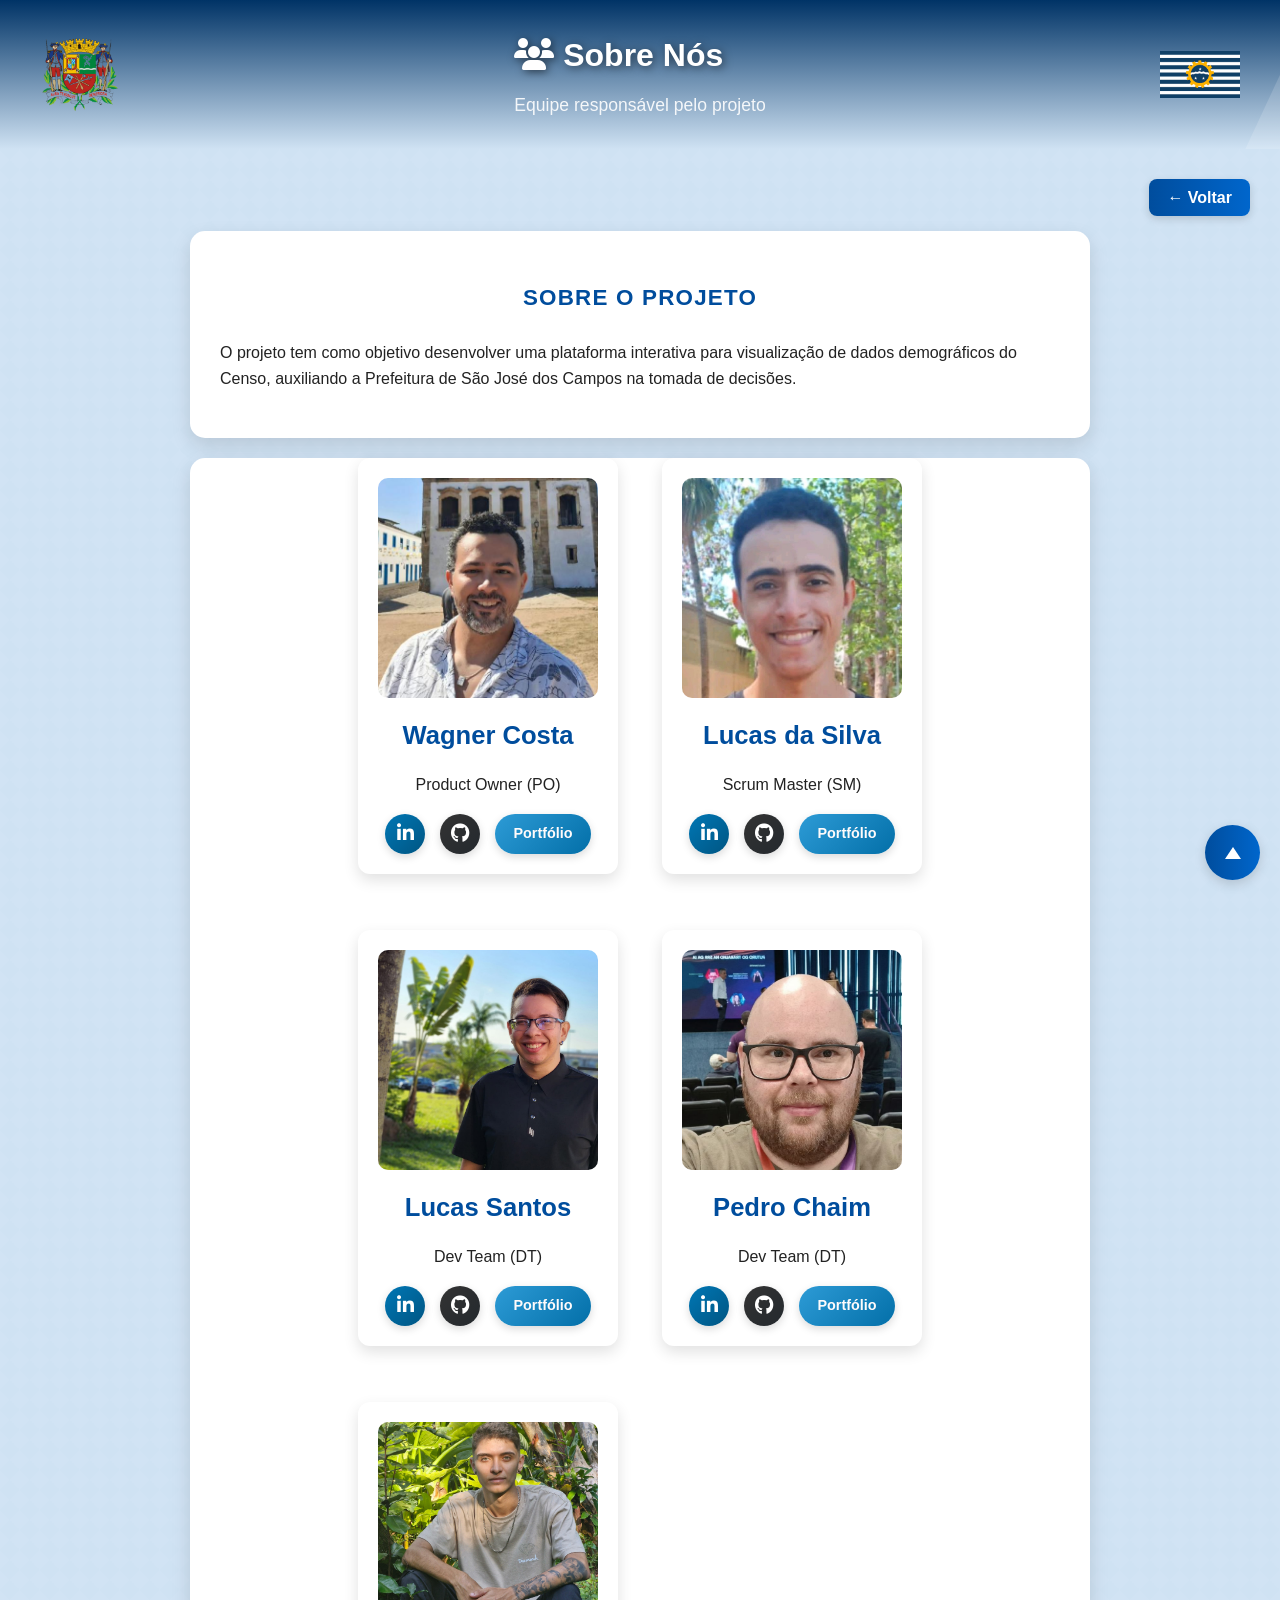
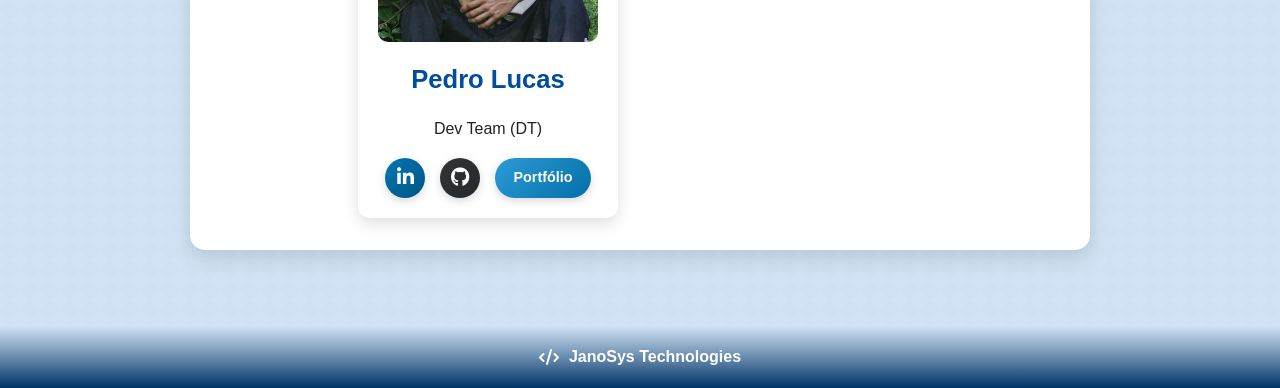
==== sobre.html @ 87650815 "Restruturação para Vercel." ====
<!DOCTYPE html>
<html lang="pt-BR">
<head>
  <meta charset="UTF-8" />
  <meta name="viewport" content="width=device-width, initial-scale=1.0" />

  <title>Sobre Nós — Relatório Demográfico PMSJC</title>

  <meta
    name="description"
    content="Conheça a equipe responsável pelo projeto de visualização de dados demográficos da Prefeitura de São José dos Campos."
  />

  <link rel="stylesheet" href="static/css/style.css" />
  <link rel="stylesheet" href="https://cdn.jsdelivr.net/npm/@fortawesome/fontawesome-free@6.5.0/css/all.min.css" />
  <link rel="stylesheet" href="https://cdnjs.cloudflare.com/ajax/libs/font-awesome/6.4.0/css/all.min.css">
</head>

<body>
<div class="page-wrapper">
  <!-- HEADER -->
  <header class="header-pmsjc">
    <img src="static/images/brasao.png" width="80" />
    <div class="header-text">
      <h1><i class="fas fa-users pulse"></i> Sobre Nós</h1>
      <p>Equipe responsável pelo projeto</p>
    </div>
    <img src="static/images/bandeira.jpg" width="80" id="bandeira" />
  </header>

  <!-- MAIN -->
  <main class="container">
  
    <p class="voltar-container">
      <a href="index.html" class="btn-sobre">
        ← Voltar
      </a>
    </p>

    <section>
      <h2 class="text-pmsjc">Sobre o Projeto</h2>
      <p>
        O projeto tem como objetivo desenvolver uma plataforma interativa
        para visualização de dados demográficos do Censo, auxiliando
        a Prefeitura de São José dos Campos na tomada de decisões.
      </p>
    </section>

    <section class="stats-cards">

      <!-- CARD -->
      <div class="stats-cards">
        <div class="card-stat">
          <img src="static/images/wagner.jpeg" alt="Wagner Costa" style="width:100%; border-radius:10px; margin-bottom:10px;">
          <div class="card-content">
            <h4>Wagner Costa</h4>
            <p>Product Owner (PO)</p>
          </div>
          <!-- Botões sociais -->
          <div class="card-social-links">
            <a href="https://www.linkedin.com/in/wagner-costa-391b0726/" target="_blank" class="btn-social btn-linkedin" title="LinkedIn">
              <i class="fab fa-linkedin-in"></i>
            </a>
            <a href="https://github.com/Costa-Wagner" target="_blank" class="btn-social btn-github" title="GitHub">
              <i class="fab fa-github"></i>
            </a>
            <a href="https://portfolio-wagner-nu.vercel.app/" target="_blank" class="btn-social btn-portfolio" title="Portfólio">
              Portfólio
            </a>
          </div>
        </div>
      </div>     
      
      <div class="stats-cards">
        <div class="card-stat">
          <img src="static/images/lucas.jpeg" alt="Lucas da Silva Alves" style="width:100%; border-radius:10px; margin-bottom:10px;">
          <div class="card-content">
            <h4>Lucas da Silva</h4>
            <p>Scrum Master (SM)</p>
          </div>
          <!-- Botões sociais -->
          <div class="card-social-links">
            <a href="https://www.linkedin.com/in/lucas-da-silva-alves-18852b2b3/" target="_blank" class="btn-social btn-linkedin" title="LinkedIn">
              <i class="fab fa-linkedin-in"></i>
            </a>
            <a href="https://github.com/LuccasLukaDev" target="_blank" class="btn-social btn-github" title="GitHub">
              <i class="fab fa-github"></i>
            </a>
            <a href="https://portfolio-three-iota-46.vercel.app/" target="_blank" class="btn-social btn-portfolio" title="Portfólio">
              Portfólio
            </a>
          </div>
        </div>
      </div> 

      <div class="stats-cards">
        <div class="card-stat">
          <img src="static/images/pereira.jpeg" alt="Lucas Santos" style="width:100%; border-radius:10px; margin-bottom:10px;">
          <div class="card-content">
            <h4>Lucas Santos</h4>
            <p>Dev Team (DT)</p>
          </div>
          <!-- Botões sociais -->
          <div class="card-social-links">
            <a href="https://www.linkedin.com/in/lucas-santostec/" target="_blank" class="btn-social btn-linkedin" title="LinkedIn">
              <i class="fab fa-linkedin-in"></i>
            </a>
            <a href="https://github.com/tirolasca" target="_blank" class="btn-social btn-github" title="GitHub">
              <i class="fab fa-github"></i>
            </a>
            <a href="https://lucastec.vercel.app/" target="_blank" class="btn-social btn-portfolio" title="Portfólio">
              Portfólio
            </a>
          </div>
        </div>
      </div>

      <div class="stats-cards">
        <div class="card-stat">
          <img src="static/images/chaim.jpeg" alt="Pedro Chaim" style="width:100%; border-radius:10px; margin-bottom:10px;">
          <div class="card-content">
            <h4>Pedro Chaim</h4>
            <p>Dev Team (DT)</p>
          </div>
          <!-- Botões sociais -->
          <div class="card-social-links">
            <a href="https://www.linkedin.com/in/pedrochaim/" target="_blank" class="btn-social btn-linkedin" title="LinkedIn">
              <i class="fab fa-linkedin-in"></i>
            </a>
            <a href="https://github.com/Spockchaim" target="_blank" class="btn-social btn-github" title="GitHub">
              <i class="fab fa-github"></i>
            </a>
            <a href="https://portfolio-lovat-beta-35.vercel.app/" target="_blank" class="btn-social btn-portfolio" title="Portfólio">
              Portfólio
            </a>
          </div>
        </div>
      </div>

      <div class="stats-cards">
        <div class="card-stat">
          <img src="static/images/pedro_lucas.jpeg" alt="Pedro Lucas" style="width:100%; border-radius:10px; margin-bottom:10px;">
          <div class="card-content">
            <h4>Pedro Lucas</h4>
            <p>Dev Team (DT)</p>
          </div>
          <!-- Botões sociais -->
          <div class="card-social-links">
            <a href="https://www.linkedin.com/in/pedro-lucas-76870237b/" target="_blank" class="btn-social btn-linkedin" title="LinkedIn">
              <i class="fab fa-linkedin-in"></i>
            </a>
            <a href="https://github.com/pedrodevroot" target="_blank" class="btn-social btn-github" title="GitHub">
              <i class="fab fa-github"></i>
            </a>
            <a href="https://meu-portifolio-astro.vercel.app/" target="_blank" class="btn-social btn-portfolio" title="Portfólio">
              Portfólio
            </a>
          </div>
        </div>
      </div>

    </section>

  </main>

  <!-- BOTÃO TOPO -->
  <button class="btn-voltar-topo" onclick="window.scrollTo({top:0,behavior:'smooth'})"></button>

  <!-- FOOTER -->
  <footer class="footer-pmsjc">
    <i class="fas fa-code"></i>
    <a href="https://github.com/janosystime" target="_blank" class="footer-link">
      JanoSys Technologies
    </a>
  </footer>

</div>
</body>
</html>
---- static/css/style.css ----
* {
  max-width: 100%;
  box-sizing: border-box;
}

html {
  scroll-behavior: smooth;
}

body {
  margin: 0;
  width: 100%;
  overflow-x: hidden;
  font-family: "Segoe UI", Tahoma, Geneva, Verdana, sans-serif;
  background: #cfe2f3;
  color: #222;
  line-height: 1.6;
  display: flex;
  flex-direction: column;
  min-height: 100vh;
  background-image: linear-gradient(
      135deg,
      rgba(255, 255, 255, 0.05) 25%,
      transparent 25%
    ),
    linear-gradient(225deg, rgba(255, 255, 255, 0.05) 25%, transparent 25%),
    linear-gradient(45deg, rgba(255, 255, 255, 0.05) 25%, transparent 25%),
    linear-gradient(315deg, rgba(255, 255, 255, 0.05) 25%, transparent 25%);
  background-size: 20px 20px;
  transition: background-color 0.4s ease, color 0.4s ease;
}

.page-wrapper {
  display: flex;
  flex-direction: column;
  min-height: 100vh;
  width: 100%;
}

main {
  flex: 1;
  padding: 20px 0;
  animation: fadeIn 0.6s ease-in-out;
}

/* HEADER */

.container-div-helper-img {
  float: right;
  justify-content: end;
  position: relative;
  z-index: 9999;
}

.help-img {
  width: 1.5em;
  position: relative;
  z-index: 9999;
  cursor: pointer;
  transition: transform 0.2s ease, filter 0.2s ease;
}

.help-img:hover {
  transform: scale(1.2);
  filter: brightness(1.2);
}

.header-pmsjc {
  background: linear-gradient(180deg, #003366 0%, #cfe2f3 100%);
  color: #fff;
  padding: 30px 40px;
  display: flex;
  justify-content: space-between;
  align-items: center;
  position: relative;
  overflow: hidden;
  animation: fadeIn 1s ease forwards;
}

.header-pmsjc::after {
  content: "";
  position: absolute;
  top: 0;
  left: -50%;
  width: 50%;
  height: 100%;
  background: rgba(255, 255, 255, 0.15);
  transform: skewX(-25deg);
  animation: shine 2s forwards;
  pointer-events: none;
}

.header-pmsjc .header-text {
  display: flex;
  flex-direction: column;
  justify-content: center;
  gap: 10px;
}

.header-pmsjc h1 {
  font-size: 2rem;
  font-weight: 900;
  margin: 0;
  color: #fff;
  text-shadow: 2px 2px 8px rgba(0, 0, 0, 0.55);
}

.header-pmsjc p {
  font-size: 1.1rem;
  opacity: 0.9;
  margin: 0;
}

/* SECTIONS */
main section {
  background-color: #fff;
  padding: 30px;
  margin: 20px auto;
  border-radius: 15px;
  max-width: 900px;
  box-shadow: 0 8px 20px rgba(0, 0, 0, 0.12);
  transition: all 0.3s ease;
}

main section:hover {
  transform: translateY(-5px);
  box-shadow: 0 12px 28px rgba(0, 0, 0, 0.18);
}

/* TEXTOS */
.text-pmsjc {
  color: #004d9d;
  font-weight: 800;
  font-size: 1.4rem;
  margin-bottom: 25px;
  text-transform: uppercase;
  letter-spacing: 1.2px;
  text-align: center;
}

/* PROGRESS BARS */
.progress {
  height: 28px;
  border-radius: 14px;
  margin-bottom: 16px;
  background: #ddd;
  box-shadow: inset 0 2px 6px rgba(0, 0, 0, 0.15);
  overflow: hidden;
  cursor: pointer;
}

.progress-bar {
  font-size: 0.95rem;
  font-weight: 700;
  display: flex;
  justify-content: center;
  align-items: center;
  transition: width 0.6s ease, color 0.3s ease;
  box-shadow: 0 2px 6px rgba(0, 0, 0, 0.1);
  white-space: nowrap;
  border-radius: 14px;
  color: #fff;
  background: linear-gradient(90deg, #002766, #004d9d, #b9dbff);
  background-size: 200% 100%;
  animation: gradientBar 3s linear infinite;
}

.progress-bar.short {
  color: #fff;
}

@keyframes gradientBar {
  0% {
    background-position: 0% 0%;
  }
  100% {
    background-position: 200% 0%;
  }
}

.progress.highlight .progress-bar {
  box-shadow: 0 0 10px 3px #000000;
}

.progress:hover {
  transform: scale(1.02);
  transition: transform 0.3s;
}

/* === CARDS RESPONSIVOS === */
.stats-cards {
  display: grid;
  grid-template-columns: repeat(auto-fit, minmax(260px, 280px));
  gap: 24px;
  justify-content: center;
  margin-bottom: 2rem;
  padding: 0 1rem;
}

.card-stat {
  flex: 1 1 260px;
  max-width: 320px;
  min-width: 220px;
  background-color: #fff;
  text-align: center;
  color: #222;
  padding: 20px;
  border-radius: 12px;
  box-shadow: 0 6px 15px rgba(0, 0, 0, 0.12);
  transition: all 0.4s ease;
  opacity: 0;
  transform: translateY(20px);
  animation: fadeUp 0.6s ease forwards;
}

.card-stat:nth-child(1) {
  animation-delay: 0s;
}
.card-stat:nth-child(2) {
  animation-delay: 0.1s;
}
.card-stat:nth-child(3) {
  animation-delay: 0.2s;
}

.card-stat:hover {
  transform: translateY(-5px) scale(1.05);
  box-shadow: 0 10px 22px rgba(0, 0, 0, 0.18);
}

.card-stat h4 {
  font-size: 1.6rem;
  color: #004d9d;
  margin: 0 0 5px 0;
}

@media (max-width: 992px) {
  .card-stat {
    flex: 1 1 45%;
  }
}

@media (max-width: 600px) {
  .stats-cards {
    flex-direction: column;
    align-items: center;
  }

  .card-stat {
    flex: 1 1 100%;
    width: 90%;
    max-width: 380px;
    min-width: unset;
    margin: 0 auto;
  }
}

/* Botões sociais dentro dos cards */
.card-social-links {
  display: flex;
  justify-content: center;
  gap: 15px;
  margin-top: 15px;
}

.btn-social {
  display: inline-flex;
  align-items: center;
  justify-content: center;
  width: 40px;
  height: 40px;
  border-radius: 50%;
  color: #fff;
  text-decoration: none;
  font-size: 1.2rem;
  transition: all 0.3s ease;
  box-shadow: 0 3px 8px rgba(0, 0, 0, 0.15);
}

.btn-social:hover {
  transform: translateY(-3px) scale(1.1);
  box-shadow: 0 6px 14px rgba(0, 0, 0, 0.25);
}

.btn-linkedin {
  background: linear-gradient(135deg, #0077b5, #005582);
}

.btn-linkedin:hover {
  background: linear-gradient(135deg, #005582, #003d5c);
}

.btn-github {
  background: linear-gradient(135deg, #333, #24292e);
}

.btn-github:hover {
  background: linear-gradient(135deg, #24292e, #1a1d21);
}

/* Botão portfólio retangular */
.btn-portfolio {
  width: auto;
  height: auto;
  padding: 8px 18px;
  border-radius: 20px;
  font-size: 0.9rem;
  font-weight: 600;
  background: linear-gradient(135deg,  #2d9bd6, #036fa8);
  gap: 6px;
  color: #fffbfb;
}

/* === FIM DOS CARDS === */

.graphic-container {
  position: relative;
  border-radius: 20px;
  padding: 20px;
  max-width: 88%;
  margin: 0 auto 2rem auto;
  overflow: hidden;
  box-shadow: 0 10px 25px rgba(0, 0, 0, 0.1);
  border: 1px solid rgba(0, 77, 157, 0.2);
  background: linear-gradient(135deg, #e3f2fb 0%, #ffffff 100%);
  transition: transform 0.3s ease, box-shadow 0.3s ease, background 0.5s ease;
}

.graphic-container::before {
  content: "";
  position: absolute;
  top: -50%;
  left: -50%;
  width: 200%;
  height: 200%;
  background-size: 400% 400%;
  animation: gradientShift 12s ease infinite;
  opacity: 0.08;
  pointer-events: none;
  border-radius: 25px;
  transition: opacity 0.3s ease, background 0.5s ease;
}

.graphic-container::after {
  content: "";
  position: absolute;
  top: 0;
  left: -50%;
  width: 50%;
  height: 100%;
  background: rgba(255, 255, 255, 0.12);
  transform: skewX(-25deg);
  transition: left 0.5s;
}

.graphic-container:hover::after {
  left: 150%;
}

.graphic-container:hover::before {
  opacity: 0.15;
}

#grafico-iframe {
  border-radius: 15px;
  overflow: hidden;
  background: transparent;
}

@keyframes gradientShift {
  0% {
    background-position: 0% 50%;
  }
  50% {
    background-position: 100% 50%;
  }
  100% {
    background-position: 0% 50%;
  }
}

/* TOOLTIP */
.tooltip-custom {
  position: fixed;
  background: linear-gradient(135deg, #004d9d, #b9dbff);
  color: #fff;
  padding: 6px 12px;
  border-radius: 6px;
  font-size: 0.85rem;
  font-weight: 600;
  pointer-events: none;
  box-shadow: 0 4px 12px rgba(0, 0, 0, 0.25);
  white-space: nowrap;
  z-index: 9999;
  transform: translateY(0);
}

/* MENU DROPDOWN ESTILIZADO */
.dropdown {
  position: relative;
  display: inline-block;
  margin: 0 0 1em 1.2em;
  z-index: 1000;
}

/* Botão principal */
.dropdown button {
  background: linear-gradient(90deg, #004d9d, #0066cc);
  color: #fff;
  border: none;
  padding: 0.7em 1.4em;
  border-radius: 8px;
  font-weight: 600;
  font-size: 1rem;
  letter-spacing: 0.5px;
  cursor: pointer;
  transition: all 0.3s ease;
  box-shadow: 0 3px 8px rgba(0, 0, 0, 0.15);
}

.dropdown button:hover {
  background: linear-gradient(90deg, #005bb5, #004d9d);
  box-shadow: 0 6px 14px rgba(0, 0, 0, 0.2);
}

.dropdown button::after {
  content: "";
  display: inline-block;
  margin-left: 8px;
  border-left: 6px solid transparent;
  border-right: 6px solid transparent;
  border-top: 8px solid #fff;
  transition: transform 0.3s ease;
}

.dropdown:hover button::after {
  transform: rotate(180deg);
}

.dropdown .content {
  display: none;
  position: absolute;
  top: 105%;
  left: 0;
  background: #ffffff;
  min-width: 220px;
  border-radius: 10px;
  box-shadow: 0 8px 20px rgba(0, 0, 0, 0.15);
  overflow: hidden;
  animation: fadeInDropdown 0.3s ease forwards;
}

.dropdown:hover .content {
  display: block;
}

.dropdown .content a {
  display: block;
  padding: 0.9em 1.2em;
  color: #004d9d;
  text-decoration: none;
  font-weight: 600;
  font-size: 0.95rem;
  transition: all 0.25s ease;
}

.dropdown .content a:hover {
  background: linear-gradient(90deg, #e3f2fb, #b9dbff);
  color: #002b66;
  padding-left: 1.6em;
}

@keyframes fadeInDropdown {
  from {
    opacity: 0;
    transform: translateY(-5px);
  }
  to {
    opacity: 1;
    transform: translateY(0);
  }
}

/* 💫 ANIMAÇÕES DOS ÍCONES */
.icon-animated {
  transition: transform 0.3s ease, color 0.3s ease, text-shadow 0.3s ease;
}

.icon-animated:hover {
  transform: scale(1.15);
  color: #007bff;
  text-shadow: 0 0 8px rgba(0, 123, 255, 0.5);
}

/* 🫧 PULSE SUTIL PARA ÍCONES IMPORTANTES */
@keyframes pulse {
  0% {
    transform: scale(1);
  }
  50% {
    transform: scale(1.08);
  }
  100% {
    transform: scale(1);
  }
}

.pulse {
  animation: pulse 2.5s infinite;
}

/* EFEITO FLUTUANTE MAIS LENTO */
@keyframes float {
  0% {
    transform: translateY(0);
  }
  50% {
    transform: translateY(-3px);
  }
  100% {
    transform: translateY(0);
  }
}

.float {
  animation: float 3s ease-in-out infinite;
}

/* BOTÃO VOLTAR AO TOPO */
.btn-voltar-topo {
  position: fixed;
  bottom: 20px;
  right: 20px;
  width: 55px;
  height: 55px;
  background: linear-gradient(90deg, #004d9d, #0066cc);
  border: none;
  border-radius: 50%;
  cursor: pointer;
  transition: all 0.3s ease;
  box-shadow: 0 4px 12px rgba(0, 0, 0, 0.15);
  z-index: 9999;
  display: flex;
  align-items: center;
  justify-content: center;
}

.btn-voltar-topo:hover {
  background: linear-gradient(90deg, #005bb5, #004d9d);
  transform: translateY(-2px) scale(1.05);
  box-shadow: 0 6px 18px rgba(0, 0, 0, 0.2);
}

.btn-voltar-topo:active {
  transform: translateY(0);
  box-shadow: 0 3px 10px rgba(0, 0, 0, 0.15);
}

.btn-voltar-topo::before {
  content: "";
  border-left: 8px solid transparent;
  border-right: 8px solid transparent;
  border-bottom: 12px solid #fff;
}

.voltar-container {
  text-align: right;
  margin-right: 30px;
}

/* FOOTER */
.footer-pmsjc {
  background: linear-gradient(180deg, #cfe2f3 1%, #003366);
  color: #fff;
  padding: 18px 0;
  margin-top: 1.5em;
  font-weight: 600;
  animation: fadeIn 1s ease forwards;

  display: flex;
  justify-content: center;
  align-items: center;
  gap: 10px; /* <-- garante espaçamento entre ícone e texto */
  font-size: 1rem;
}

/* Link e ícone com comportamento uniforme */
.footer-link,
.footer-pmsjc i {
  color: #fff;
  text-decoration: none;
  cursor: pointer;
  transition: 0.25s ease;
}

/* Hover com a mesma cor e comportamento */
.footer-link:hover,
.footer-pmsjc i:hover {
  color: #0b1e33; /* azul escuro do hover dos ícones */
  transform: translateY(-2px) scale(1.05);
  text-decoration: none;
}

/* Divisor bonito */
.divider {
  opacity: 0.6;
  margin: 0 8px;
  user-select: none;
}

/* ANIMAÇÕES */
@keyframes fadeIn {
  from {
    opacity: 0;
    transform: translateY(20px);
  }
  to {
    opacity: 1;
    transform: translateY(0);
  }
}

@keyframes fadeUp {
  to {
    opacity: 1;
    transform: translateY(0);
  }
}

@keyframes shine {
  0% {
    left: -50%;
  }
  100% {
    left: 100%;
  }
}

@keyframes fadeInTooltip {
  to {
    opacity: 1;
  }
}

/* RESPONSIVIDADE */
@media (max-width: 768px) {
  .header-pmsjc {
    flex-direction: column;
    text-align: center;
    padding: 25px 20px;
  }

  .header-pmsjc img.logo {
    margin-bottom: 15px;
    height: 60px;
  }

  #bandeira {
    margin-top: 10px;
  }

  .header-pmsjc h1 {
    font-size: 1.5rem;
  }
  .header-pmsjc p {
    font-size: 1rem;
  }
  .header-pmsjc .header-text {
    align-items: center;
    gap: 5px;
  }

  .text-pmsjc {
    font-size: 1.2rem;
  }
  main {
    margin: 0;
  }
  main section {
    padding: 15px 10px;
    margin: 15px;
  }
  .progress {
    height: 22px;
  }

  .btn-voltar-topo {
    width: 45px;
    height: 45px;
    bottom: 15px;
    right: 15px;
  }

  .footer-pmsjc {
    flex-direction: column;
    font-size: 0.85rem;
    gap: 5px;
  }
}

.btn-sobre {
  padding: 10px 18px;
  background: linear-gradient(90deg, #004d9d, #0066cc);
  color: white;
  font-weight: 600;
  border-radius: 8px;
  text-decoration: none;
  box-shadow: 0 3px 8px rgba(0, 0, 0, 0.15);
  transition: all 0.25s ease;
}

.btn-sobre:hover {
  background: linear-gradient(135deg, #0d4d7f, #0a60a8);
  transform: translateY(-2px);
  box-shadow: 0 6px 14px rgba(0, 0, 0, 0.22);
}

.btn-sobre i {
  margin-right: 6px;
}

/* === PADRÃO FINAL DOS CARDS DO SOBRE === */
.card-stat {
  overflow: hidden; /* garante corte limpo */
}

.card-stat img {
  width: 100%;
  height: 220px;           /* padrão fixo */
  object-fit: cover;      /* preenche todo o espaço */
  object-position: center 20%; /* preserva rosto */
  border-radius: 10px;
  margin-bottom: 12px;
}
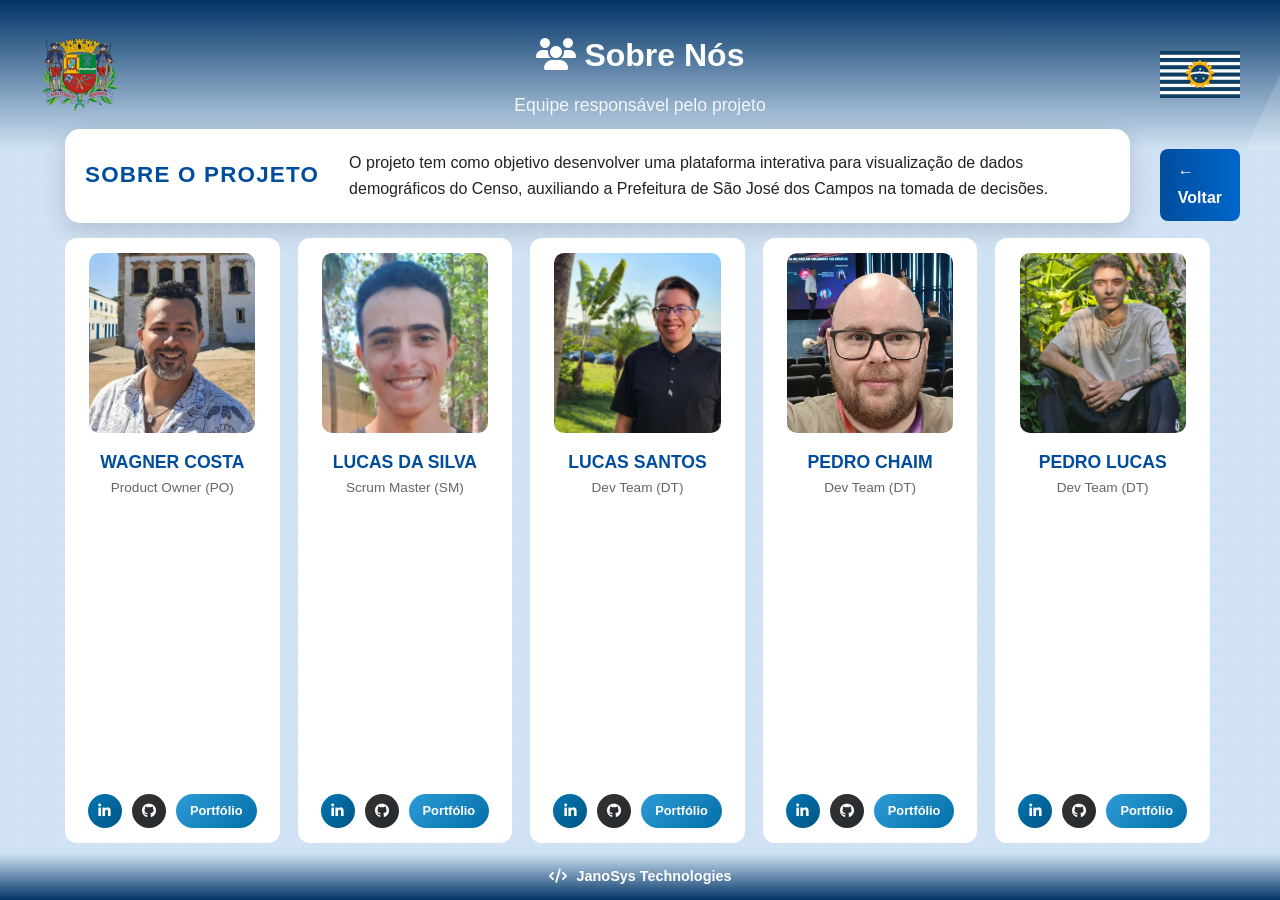
==== commit 61d27cd7: "feat: Sobre nós reestruturado." ====
--- a/sobre.html
+++ b/sobre.html
@@ -16,7 +16,7 @@
   <link rel="stylesheet" href="https://cdnjs.cloudflare.com/ajax/libs/font-awesome/6.4.0/css/all.min.css">
 </head>
 
-<body>
+<body class="page-sobre-nos">
 <div class="page-wrapper">
   <!-- HEADER -->
   <header class="header-pmsjc">
@@ -31,140 +31,125 @@
   <!-- MAIN -->
   <main class="container">
   
-    <p class="voltar-container">
-      <a href="index.html" class="btn-sobre">
-        ← Voltar
-      </a>
-    </p>
+    <div class="sobre-projeto-wrapper">
+      <section>
+        <h2 class="text-pmsjc">Sobre o Projeto</h2>
+        <p>
+          O projeto tem como objetivo desenvolver uma plataforma interativa
+          para visualização de dados demográficos do Censo, auxiliando
+          a Prefeitura de São José dos Campos na tomada de decisões.
+        </p>
+      </section>
 
-    <section>
-      <h2 class="text-pmsjc">Sobre o Projeto</h2>
-      <p>
-        O projeto tem como objetivo desenvolver uma plataforma interativa
-        para visualização de dados demográficos do Censo, auxiliando
-        a Prefeitura de São José dos Campos na tomada de decisões.
-      </p>
-    </section>
+      <a href="index.html" class="btn-sobre btn-voltar">← Voltar</a>
+    </div>
 
     <section class="stats-cards">
 
       <!-- CARD -->
-      <div class="stats-cards">
-        <div class="card-stat">
-          <img src="static/images/wagner.jpeg" alt="Wagner Costa" style="width:100%; border-radius:10px; margin-bottom:10px;">
-          <div class="card-content">
-            <h4>Wagner Costa</h4>
-            <p>Product Owner (PO)</p>
-          </div>
-          <!-- Botões sociais -->
-          <div class="card-social-links">
-            <a href="https://www.linkedin.com/in/wagner-costa-391b0726/" target="_blank" class="btn-social btn-linkedin" title="LinkedIn">
-              <i class="fab fa-linkedin-in"></i>
-            </a>
-            <a href="https://github.com/Costa-Wagner" target="_blank" class="btn-social btn-github" title="GitHub">
-              <i class="fab fa-github"></i>
-            </a>
-            <a href="https://portfolio-wagner-nu.vercel.app/" target="_blank" class="btn-social btn-portfolio" title="Portfólio">
-              Portfólio
-            </a>
-          </div>
+      <div class="card-stat">
+        <img src="static/images/wagner.jpeg" alt="Wagner Costa" style="width:90%; border-radius:10px; margin-bottom:10px;">
+        <div class="card-content">
+          <h4>WAGNER COSTA</h4>
+          <p>Product Owner (PO)</p>
         </div>
-      </div>     
+        <!-- Botões sociais -->
+        <div class="card-social-links">
+          <a href="https://www.linkedin.com/in/wagner-costa-391b0726/" target="_blank" class="btn-social btn-linkedin" title="LinkedIn">
+            <i class="fab fa-linkedin-in"></i>
+          </a>
+          <a href="https://github.com/Costa-Wagner" target="_blank" class="btn-social btn-github" title="GitHub">
+            <i class="fab fa-github"></i>
+          </a>
+          <a href="https://portfolio-wagner-nu.vercel.app/" target="_blank" class="btn-social btn-portfolio" title="Portfólio">
+            Portfólio
+          </a>
+        </div>
+      </div>
       
-      <div class="stats-cards">
-        <div class="card-stat">
-          <img src="static/images/lucas.jpeg" alt="Lucas da Silva Alves" style="width:100%; border-radius:10px; margin-bottom:10px;">
-          <div class="card-content">
-            <h4>Lucas da Silva</h4>
-            <p>Scrum Master (SM)</p>
-          </div>
-          <!-- Botões sociais -->
-          <div class="card-social-links">
-            <a href="https://www.linkedin.com/in/lucas-da-silva-alves-18852b2b3/" target="_blank" class="btn-social btn-linkedin" title="LinkedIn">
-              <i class="fab fa-linkedin-in"></i>
-            </a>
-            <a href="https://github.com/LuccasLukaDev" target="_blank" class="btn-social btn-github" title="GitHub">
-              <i class="fab fa-github"></i>
-            </a>
-            <a href="https://portfolio-three-iota-46.vercel.app/" target="_blank" class="btn-social btn-portfolio" title="Portfólio">
-              Portfólio
-            </a>
-          </div>
+      <div class="card-stat">
+        <img src="static/images/lucas.jpeg" alt="Lucas da Silva Alves" style="width:90%; border-radius:10px; margin-bottom:10px;">
+        <div class="card-content">
+          <h4>LUCAS DA SILVA</h4>
+          <p>Scrum Master (SM)</p>
         </div>
-      </div> 
-
-      <div class="stats-cards">
-        <div class="card-stat">
-          <img src="static/images/pereira.jpeg" alt="Lucas Santos" style="width:100%; border-radius:10px; margin-bottom:10px;">
-          <div class="card-content">
-            <h4>Lucas Santos</h4>
-            <p>Dev Team (DT)</p>
-          </div>
-          <!-- Botões sociais -->
-          <div class="card-social-links">
-            <a href="https://www.linkedin.com/in/lucas-santostec/" target="_blank" class="btn-social btn-linkedin" title="LinkedIn">
-              <i class="fab fa-linkedin-in"></i>
-            </a>
-            <a href="https://github.com/tirolasca" target="_blank" class="btn-social btn-github" title="GitHub">
-              <i class="fab fa-github"></i>
-            </a>
-            <a href="https://lucastec.vercel.app/" target="_blank" class="btn-social btn-portfolio" title="Portfólio">
-              Portfólio
-            </a>
-          </div>
+        <!-- Botões sociais -->
+        <div class="card-social-links">
+          <a href="https://www.linkedin.com/in/lucas-da-silva-alves-18852b2b3/" target="_blank" class="btn-social btn-linkedin" title="LinkedIn">
+            <i class="fab fa-linkedin-in"></i>
+          </a>
+          <a href="https://github.com/LuccasLukaDev" target="_blank" class="btn-social btn-github" title="GitHub">
+            <i class="fab fa-github"></i>
+          </a>
+          <a href="https://portfolio-three-iota-46.vercel.app/" target="_blank" class="btn-social btn-portfolio" title="Portfólio">
+            Portfólio
+          </a>
         </div>
       </div>
 
-      <div class="stats-cards">
-        <div class="card-stat">
-          <img src="static/images/chaim.jpeg" alt="Pedro Chaim" style="width:100%; border-radius:10px; margin-bottom:10px;">
-          <div class="card-content">
-            <h4>Pedro Chaim</h4>
-            <p>Dev Team (DT)</p>
-          </div>
-          <!-- Botões sociais -->
-          <div class="card-social-links">
-            <a href="https://www.linkedin.com/in/pedrochaim/" target="_blank" class="btn-social btn-linkedin" title="LinkedIn">
-              <i class="fab fa-linkedin-in"></i>
-            </a>
-            <a href="https://github.com/Spockchaim" target="_blank" class="btn-social btn-github" title="GitHub">
-              <i class="fab fa-github"></i>
-            </a>
-            <a href="https://portfolio-lovat-beta-35.vercel.app/" target="_blank" class="btn-social btn-portfolio" title="Portfólio">
-              Portfólio
-            </a>
-          </div>
+      <div class="card-stat">
+        <img src="static/images/pereira.jpeg" alt="Lucas Santos" style="width:90%; border-radius:10px; margin-bottom:10px;">
+        <div class="card-content">
+          <h4>LUCAS SANTOS</h4>
+          <p>Dev Team (DT)</p>
+        </div>
+        <!-- Botões sociais -->
+        <div class="card-social-links">
+          <a href="https://www.linkedin.com/in/lucas-santostec/" target="_blank" class="btn-social btn-linkedin" title="LinkedIn">
+            <i class="fab fa-linkedin-in"></i>
+          </a>
+          <a href="https://github.com/tirolasca" target="_blank" class="btn-social btn-github" title="GitHub">
+            <i class="fab fa-github"></i>
+          </a>
+          <a href="https://lucastec.vercel.app/" target="_blank" class="btn-social btn-portfolio" title="Portfólio">
+            Portfólio
+          </a>
         </div>
       </div>
 
-      <div class="stats-cards">
-        <div class="card-stat">
-          <img src="static/images/pedro_lucas.jpeg" alt="Pedro Lucas" style="width:100%; border-radius:10px; margin-bottom:10px;">
-          <div class="card-content">
-            <h4>Pedro Lucas</h4>
-            <p>Dev Team (DT)</p>
-          </div>
-          <!-- Botões sociais -->
-          <div class="card-social-links">
-            <a href="https://www.linkedin.com/in/pedro-lucas-76870237b/" target="_blank" class="btn-social btn-linkedin" title="LinkedIn">
-              <i class="fab fa-linkedin-in"></i>
-            </a>
-            <a href="https://github.com/pedrodevroot" target="_blank" class="btn-social btn-github" title="GitHub">
-              <i class="fab fa-github"></i>
-            </a>
-            <a href="https://meu-portifolio-astro.vercel.app/" target="_blank" class="btn-social btn-portfolio" title="Portfólio">
-              Portfólio
-            </a>
-          </div>
+      <div class="card-stat">
+        <img src="static/images/chaim.jpeg" alt="Pedro Chaim" style="width:90%; border-radius:10px; margin-bottom:10px;">
+        <div class="card-content">
+          <h4>PEDRO CHAIM</h4>
+          <p>Dev Team (DT)</p>
+        </div>
+        <!-- Botões sociais -->
+        <div class="card-social-links">
+          <a href="https://www.linkedin.com/in/pedrochaim/" target="_blank" class="btn-social btn-linkedin" title="LinkedIn">
+            <i class="fab fa-linkedin-in"></i>
+          </a>
+          <a href="https://github.com/Spockchaim" target="_blank" class="btn-social btn-github" title="GitHub">
+            <i class="fab fa-github"></i>
+          </a>
+          <a href="https://portfolio-lovat-beta-35.vercel.app/" target="_blank" class="btn-social btn-portfolio" title="Portfólio">
+            Portfólio
+          </a>
+        </div>
+      </div>
+
+      <div class="card-stat">
+        <img src="static/images/pedro_lucas.jpeg" alt="Pedro Lucas" style="width:90%; border-radius:10px; margin-bottom:10px;">
+        <div class="card-content">
+          <h4>PEDRO LUCAS</h4>
+          <p>Dev Team (DT)</p>
+        </div>
+        <!-- Botões sociais -->
+        <div class="card-social-links">
+          <a href="https://www.linkedin.com/in/pedro-lucas-76870237b/" target="_blank" class="btn-social btn-linkedin" title="LinkedIn">
+            <i class="fab fa-linkedin-in"></i>
+          </a>
+          <a href="https://github.com/pedrodevroot" target="_blank" class="btn-social btn-github" title="GitHub">
+            <i class="fab fa-github"></i>
+          </a>
+          <a href="https://meu-portifolio-astro.vercel.app/" target="_blank" class="btn-social btn-portfolio" title="Portfólio">
+            Portfólio
+          </a>
         </div>
       </div>
 
     </section>
 
   </main>
-
-  <!-- BOTÃO TOPO -->
-  <button class="btn-voltar-topo" onclick="window.scrollTo({top:0,behavior:'smooth'})"></button>
 
   <!-- FOOTER -->
   <footer class="footer-pmsjc">
--- a/static/css/style.css
+++ b/static/css/style.css
@@ -70,7 +70,7 @@
   color: #fff;
   padding: 30px 40px;
   display: flex;
-  justify-content: space-between;
+  justify-content: space-between; /* VOLTA para space-between */
   align-items: center;
   position: relative;
   overflow: hidden;
@@ -94,7 +94,10 @@
   display: flex;
   flex-direction: column;
   justify-content: center;
+  align-items: center; /* Centraliza o texto */
   gap: 10px;
+  text-align: center; /* Centraliza o texto */
+  flex: 1; /* ADICIONE: faz o texto ocupar o espaço do meio */
 }
 
 .header-pmsjc h1 {
@@ -102,13 +105,61 @@
   font-weight: 900;
   margin: 0;
   color: #fff;
-  text-shadow: 2px 2px 8px rgba(0, 0, 0, 0.55);
 }
 
 .header-pmsjc p {
   font-size: 1.1rem;
   opacity: 0.9;
   margin: 0;
+}
+
+/* Container dos botões */
+.buttons-container {
+  display: flex;
+  justify-content: space-between;
+  align-items: flex-start;
+  margin-bottom: 1.5em;
+  gap: 20px;
+}
+
+/* Grupo de botões à esquerda */
+.buttons-left {
+  display: flex;
+  gap: 15px;
+  align-items: flex-start;
+}
+
+/* Ajuste no dropdown para remover margin extra */
+.dropdown {
+  margin: 0;
+}
+
+/* Ajuste no botão sobre */
+.btn-sobre {
+  margin: 0;
+}
+
+/* Responsividade */
+@media (max-width: 992px) {
+  .buttons-container {
+    flex-direction: column;
+    align-items: stretch;
+  }
+  
+  .buttons-left {
+    flex-direction: column;
+  }
+  
+  .dropdown,
+  .btn-sobre {
+    width: 100%;
+  }
+}
+
+@media (max-width: 768px) {
+  .buttons-left {
+    gap: 10px;
+  }
 }
 
 /* SECTIONS */
@@ -118,24 +169,11 @@
   margin: 20px auto;
   border-radius: 15px;
   max-width: 900px;
-  box-shadow: 0 8px 20px rgba(0, 0, 0, 0.12);
   transition: all 0.3s ease;
 }
 
 main section:hover {
   transform: translateY(-5px);
-  box-shadow: 0 12px 28px rgba(0, 0, 0, 0.18);
-}
-
-/* TEXTOS */
-.text-pmsjc {
-  color: #004d9d;
-  font-weight: 800;
-  font-size: 1.4rem;
-  margin-bottom: 25px;
-  text-transform: uppercase;
-  letter-spacing: 1.2px;
-  text-align: center;
 }
 
 /* PROGRESS BARS */
@@ -144,7 +182,6 @@
   border-radius: 14px;
   margin-bottom: 16px;
   background: #ddd;
-  box-shadow: inset 0 2px 6px rgba(0, 0, 0, 0.15);
   overflow: hidden;
   cursor: pointer;
 }
@@ -156,7 +193,6 @@
   justify-content: center;
   align-items: center;
   transition: width 0.6s ease, color 0.3s ease;
-  box-shadow: 0 2px 6px rgba(0, 0, 0, 0.1);
   white-space: nowrap;
   border-radius: 14px;
   color: #fff;
@@ -178,10 +214,6 @@
   }
 }
 
-.progress.highlight .progress-bar {
-  box-shadow: 0 0 10px 3px #000000;
-}
-
 .progress:hover {
   transform: scale(1.02);
   transition: transform 0.3s;
@@ -190,11 +222,13 @@
 /* === CARDS RESPONSIVOS === */
 .stats-cards {
   display: grid;
-  grid-template-columns: repeat(auto-fit, minmax(260px, 280px));
-  gap: 24px;
+  grid-template-columns: repeat(5, 1fr);
+  gap: 15px;
   justify-content: center;
-  margin-bottom: 2rem;
-  padding: 0 1rem;
+  align-items: stretch;
+  padding: 0 20px;
+  margin: 10px auto 0;
+  max-width: 1400px;
 }
 
 .card-stat {
@@ -206,7 +240,6 @@
   color: #222;
   padding: 20px;
   border-radius: 12px;
-  box-shadow: 0 6px 15px rgba(0, 0, 0, 0.12);
   transition: all 0.4s ease;
   opacity: 0;
   transform: translateY(20px);
@@ -225,7 +258,6 @@
 
 .card-stat:hover {
   transform: translateY(-5px) scale(1.05);
-  box-shadow: 0 10px 22px rgba(0, 0, 0, 0.18);
 }
 
 .card-stat h4 {
@@ -274,12 +306,10 @@
   text-decoration: none;
   font-size: 1.2rem;
   transition: all 0.3s ease;
-  box-shadow: 0 3px 8px rgba(0, 0, 0, 0.15);
 }
 
 .btn-social:hover {
   transform: translateY(-3px) scale(1.1);
-  box-shadow: 0 6px 14px rgba(0, 0, 0, 0.25);
 }
 
 .btn-linkedin {
@@ -320,7 +350,6 @@
   max-width: 88%;
   margin: 0 auto 2rem auto;
   overflow: hidden;
-  box-shadow: 0 10px 25px rgba(0, 0, 0, 0.1);
   border: 1px solid rgba(0, 77, 157, 0.2);
   background: linear-gradient(135deg, #e3f2fb 0%, #ffffff 100%);
   transition: transform 0.3s ease, box-shadow 0.3s ease, background 0.5s ease;
@@ -389,7 +418,6 @@
   font-size: 0.85rem;
   font-weight: 600;
   pointer-events: none;
-  box-shadow: 0 4px 12px rgba(0, 0, 0, 0.25);
   white-space: nowrap;
   z-index: 9999;
   transform: translateY(0);
@@ -415,12 +443,10 @@
   letter-spacing: 0.5px;
   cursor: pointer;
   transition: all 0.3s ease;
-  box-shadow: 0 3px 8px rgba(0, 0, 0, 0.15);
 }
 
 .dropdown button:hover {
   background: linear-gradient(90deg, #005bb5, #004d9d);
-  box-shadow: 0 6px 14px rgba(0, 0, 0, 0.2);
 }
 
 .dropdown button::after {
@@ -445,11 +471,12 @@
   background: #ffffff;
   min-width: 220px;
   border-radius: 10px;
-  box-shadow: 0 8px 20px rgba(0, 0, 0, 0.15);
   overflow: hidden;
   animation: fadeInDropdown 0.3s ease forwards;
-}
-
+  z-index: 1000;
+}
+
+/* Mostra o dropdown ao passar o mouse OU quando tem a classe active */
 .dropdown:hover .content {
   display: block;
 }
@@ -538,7 +565,6 @@
   border-radius: 50%;
   cursor: pointer;
   transition: all 0.3s ease;
-  box-shadow: 0 4px 12px rgba(0, 0, 0, 0.15);
   z-index: 9999;
   display: flex;
   align-items: center;
@@ -548,12 +574,10 @@
 .btn-voltar-topo:hover {
   background: linear-gradient(90deg, #005bb5, #004d9d);
   transform: translateY(-2px) scale(1.05);
-  box-shadow: 0 6px 18px rgba(0, 0, 0, 0.2);
 }
 
 .btn-voltar-topo:active {
   transform: translateY(0);
-  box-shadow: 0 3px 10px rgba(0, 0, 0, 0.15);
 }
 
 .btn-voltar-topo::before {
@@ -670,13 +694,7 @@
     gap: 5px;
   }
 
-  .text-pmsjc {
-    font-size: 1.2rem;
-  }
-  main {
-    margin: 0;
-  }
-  main section {
+   main section {
     padding: 15px 10px;
     margin: 15px;
   }
@@ -705,14 +723,12 @@
   font-weight: 600;
   border-radius: 8px;
   text-decoration: none;
-  box-shadow: 0 3px 8px rgba(0, 0, 0, 0.15);
   transition: all 0.25s ease;
 }
 
 .btn-sobre:hover {
   background: linear-gradient(135deg, #0d4d7f, #0a60a8);
   transform: translateY(-2px);
-  box-shadow: 0 6px 14px rgba(0, 0, 0, 0.22);
 }
 
 .btn-sobre i {
@@ -725,11 +741,329 @@
 }
 
 .card-stat img {
+  display: block;
+  margin: 0 auto 10px auto;
+  width: 120px;
+  height: 120px
+  object-fit: cover;
+  object-position: center;
+}
+
+/* === AJUSTES ESPECÍFICOS PARA PÁGINA SOBRE NÓS === */
+/* IMPORTANTE: Adicione class="page-sobre-nos" na tag <body> do sobre.html */
+
+/* Aplica regras APENAS quando body tem a classe page-sobre-nos */
+body.page-sobre-nos {
+  overflow: hidden; /* Remove TODOS os scrolls */
+  height: 100vh;
+}
+
+body.page-sobre-nos .page-wrapper {
+  height: 100vh;
+  overflow: hidden;
+  display: flex;
+  flex-direction: column;
+}
+
+/* HEADER - Mantém tamanho original */
+body.page-sobre-nos .header-pmsjc {
+  padding: 30px 40px; /* VOLTA AO ORIGINAL */
+}
+
+body.page-sobre-nos .header-pmsjc img {
+  width: 80px; /* VOLTA AO ORIGINAL */
+  height: auto;
+}
+
+body.page-sobre-nos .header-pmsjc h1 {
+  font-size: 2rem; /* VOLTA AO ORIGINAL */
+  margin: 0;
+}
+
+body.page-sobre-nos .header-pmsjc p {
+  font-size: 1.1rem; /* VOLTA AO ORIGINAL */
+  margin: 0;
+}
+
+/* Main com posicionamento especial */
+body.page-sobre-nos main {
+  flex: 1;
+  padding: 0;
+  overflow: hidden;
+  animation: fadeIn 0.6s ease-in-out;
+  display: flex;
+  flex-direction: column;
+  margin: -40px 40px 0;
+  position: relative;
+  z-index: 10;
+}
+
+/* FOOTER COMPACTO */
+body.page-sobre-nos .footer-pmsjc {
+  padding: 12px 0;
+  font-size: 0.9rem;
+  margin-top: 0;
+}
+
+/* Botão voltar - posicionamento absoluto */
+body.page-sobre-nos .voltar-container {
+  position: absolute;
+  top: -50px; /* POSICIONA NO HEADER */
+  right: 30px;
+  margin: 0;
+  z-index: 20;
+}
+
+body.page-sobre-nos .btn-sobre {
+  padding: 10px 18px;
+  font-size: 1rem;
+}
+
+/* Container da seção "Sobre o Projeto" - GRID COM 2 COLUNAS */
+body.page-sobre-nos main section {
+  background-color: #fff;
+  padding: 5px 20px;
+  margin: 20px 10px 10px 5px;
+  border-radius: 15px;
+  max-width: 1100px;
+  transition: all 0.3s ease;
+  
+  /* Grid com 2 colunas */
+  display: grid;
+  grid-template-columns: auto 1fr; /* Coluna 1 ajusta ao conteúdo, Coluna 2 ocupa o resto */
+  gap: 30px;
+  align-items: center;
+}
+
+body.page-sobre-nos main section:hover {
+  transform: none;
+}
+
+/* Título "Sobre o Projeto" - COLUNA 1 (ESQUERDA) */
+body.page-sobre-nos .text-pmsjc {
+  color: #004d9d;
+  font-weight: 800;
+  font-size: 1.4rem;
+  margin: 0;
+  text-transform: uppercase;
+  letter-spacing: 1.2px;
+  text-align: left;
+  line-height: 1.2;
+  white-space: nowrap; /* Mantém em linha única ou quebra naturalmente */
+}
+
+/* === CARDS DOS INTEGRANTES - ALINHADOS E RESPONSIVOS === */
+body.page-sobre-nos .stats-cards {
+  display: grid;
+  grid-template-columns: repeat(5, 1fr); /* 5 colunas fixas */
+  gap: 18px;
+  justify-content: center;
+  align-items: start;
+  margin-top: -15px;
+  padding: 0 20px;
+  text-align: center;
+  max-width: 1400px;
+  flex: 1;
+}
+
+body.page-sobre-nos .card-stat {
+  background-color: #fff;
+  text-align: center;
+  color: #222;
+  padding: 15px;
+  border-radius: 12px;
+  transition: all 0.4s ease;
+  opacity: 0;
+  transform: translateY(20px);
+  animation: fadeUp 0.6s ease forwards;
+  height: 100%;
+  display: flex;
+  flex-direction: column;
+  min-width: 0;
+}
+
+body.page-sobre-nos .card-stat:hover {
+  transform: translateY(-5px) scale(1.05);
+}
+
+/* Imagens dos cards - padronizadas */
+body.page-sobre-nos .card-stat img {
   width: 100%;
-  height: 220px;           /* padrão fixo */
-  object-fit: cover;      /* preenche todo o espaço */
-  object-position: center 20%; /* preserva rosto */
+  height: 180px;
+  object-fit: cover;
+  object-position: center 20%;
   border-radius: 10px;
-  margin-bottom: 12px;
-}
-
+  margin-bottom: 10px;
+}
+
+body.page-sobre-nos .card-stat h4 {
+  font-size: 1.1rem;
+  color: #004d9d;
+  margin: 8px 0 4px 0;
+  font-weight: 700;
+  line-height: 1.3;
+}
+
+/* === CARD SIMPLES E FUNCIONAL === */
+.card-stat {
+  background: #fff;
+  border-radius: 12px;
+  padding: 15px;
+  text-align: center; /* CENTRALIZA TUDO */
+}
+
+/* Imagem */
+.card-stat img {
+  width: 100%;
+  height: 180px;
+  object-fit: cover;
+  border-radius: 10px;
+  margin-bottom: 10px;
+}
+
+/* Nome */
+.card-stat h4 {
+  margin: 8px 0 4px;
+  font-size: 1.1rem;
+  color: #004d9d;
+}
+
+/* Cargo */
+.card-stat p {
+  margin: 0;
+  font-size: 0.85rem;
+  color: #666;
+}
+
+/* Botões sociais */
+body.page-sobre-nos .card-social-links {
+  display: flex;
+  justify-content: center;
+  gap: 10px;
+  margin-top: auto;
+  flex-wrap: wrap;
+}
+
+body.page-sobre-nos .btn-social {
+  display: inline-flex;
+  align-items: center;
+  justify-content: center;
+  width: 34px;
+  height: 34px;
+  border-radius: 50%;
+  color: #fff;
+  text-decoration: none;
+  font-size: 0.9rem;
+  transition: all 0.3s ease;
+}
+
+body.page-sobre-nos .btn-social:hover {
+  transform: translateY(-3px) scale(1.1);
+}
+
+body.page-sobre-nos .btn-linkedin {
+  background: linear-gradient(135deg, #0077b5, #005582);
+}
+
+body.page-sobre-nos .btn-linkedin:hover {
+  background: linear-gradient(135deg, #005582, #003d5c);
+}
+
+body.page-sobre-nos .btn-github {
+  background: linear-gradient(135deg, #333, #24292e);
+}
+
+body.page-sobre-nos .btn-github:hover {
+  background: linear-gradient(135deg, #24292e, #1a1d21);
+}
+
+body.page-sobre-nos .btn-portfolio {
+  width: auto;
+  height: auto;
+  padding: 6px 14px;
+  border-radius: 18px;
+  font-size: 0.8rem;
+  font-weight: 600;
+  background: linear-gradient(135deg, #2d9bd6, #036fa8);
+  color: #fff;
+}
+
+body.page-sobre-nos .btn-portfolio:hover {
+  background: linear-gradient(135deg, #036fa8, #025278);
+}
+
+/* === RESPONSIVIDADE === */
+@media (max-width: 1400px) {
+  body.page-sobre-nos .stats-cards {
+    grid-template-columns: repeat(auto-fit, minmax(180px, 1fr));
+    gap: 18px;
+  }
+}
+
+@media (max-width: 1200px) {
+  body.page-sobre-nos .stats-cards {
+    grid-template-columns: repeat(3, 1fr);
+  }
+}
+
+@media (max-width: 992px) {
+  body.page-sobre-nos .stats-cards {
+    grid-template-columns: repeat(2, 1fr);
+    padding: 0 15px;
+  }
+}
+
+@media (max-width: 768px) {
+  body.page-sobre-nos .stats-cards {
+    grid-template-columns: repeat(2, 1fr);
+  }
+  
+  body.page-sobre-nos .card-stat img {
+    height: 180px;
+  }
+}
+
+@media (max-width: 480px) {
+  body.page-sobre-nos .stats-cards {
+    grid-template-columns: 1fr;
+    max-width: 350px;
+    margin: 20px auto;
+  }
+  
+  body.page-sobre-nos main section {
+    margin: 15px;
+    padding: 15px;
+  }
+}
+
+/* Remove qualquer resquício de container branco ou sombra */
+.page-sobre-nos section.stats-cards,
+.page-sobre-nos .stats-container {
+  background: transparent;   /* remove fundo */
+  box-shadow: none;          /* remove sombra */
+}
+
+/* Wrapper do bloco e botão */
+.sobre-projeto-wrapper {
+  display: flex;
+  align-items: flex-start;  /* Alinha topo do bloco e botão */
+  gap: 20px;                /* Espaçamento entre bloco e botão */
+  margin-left: 20px;        /* Mesma margem do primeiro card */
+  margin-bottom: 20px;
+}
+
+/* Mantém o bloco branco */
+.sobre-projeto-wrapper section {
+  background-color: #fff;
+  padding: 20px;
+  border-radius: 15px;
+  max-width: 700px; /* Ajuste conforme o conteúdo */
+  box-shadow: 0 8px 25px rgba(0, 0, 0, 0.15);
+}
+
+/* Botão voltar fora do fundo branco */
+.btn-voltar {
+  position: relative;
+  top: 40px; /* move 5px para baixo */
+}
+
